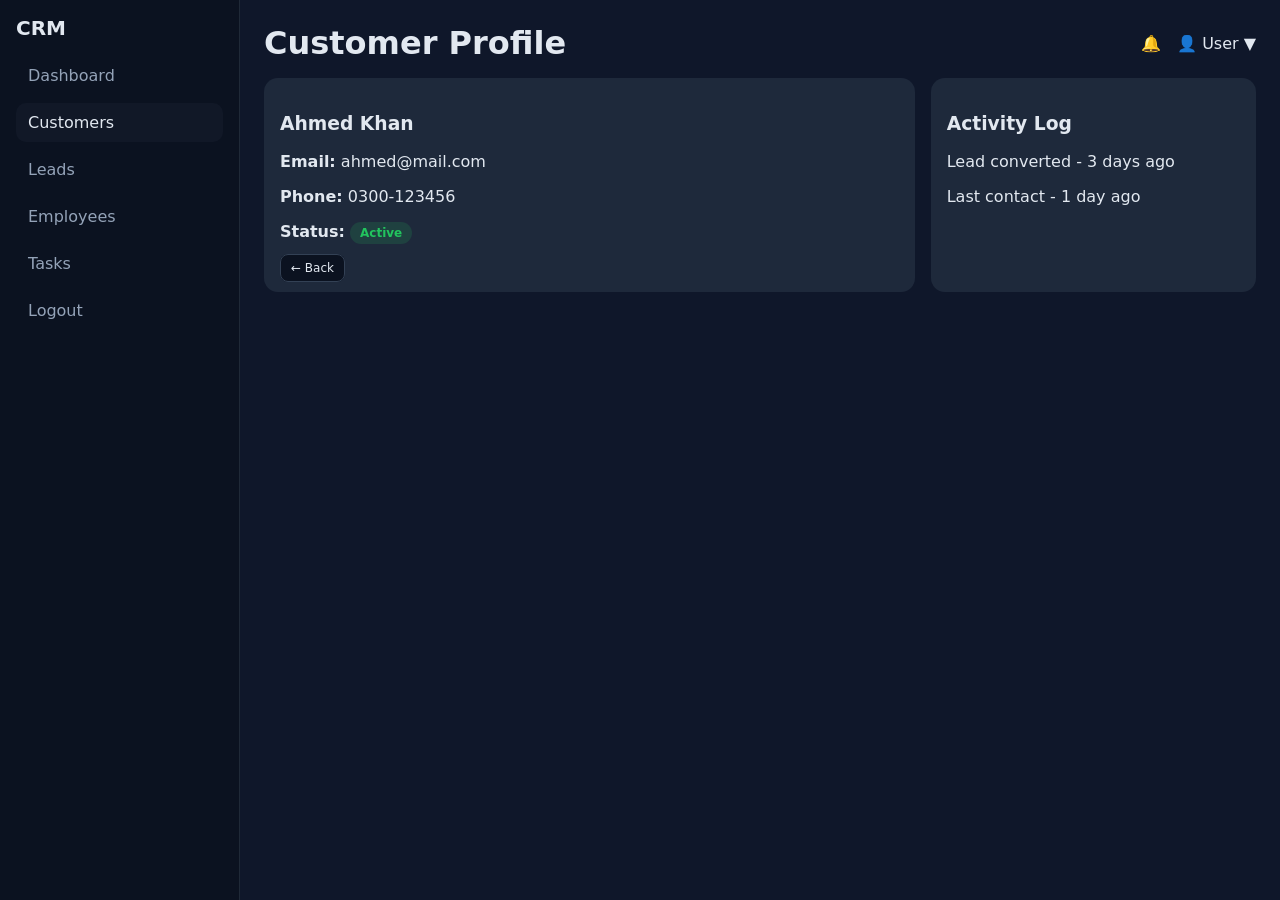
==== customer-profile.html @ e4bc8bde "Create customer-profile.html" ====
<!DOCTYPE html>
<html lang="en"><head><meta charset="UTF-8"><meta name="viewport" content="width=device-width, initial-scale=1.0"><title>Customer Profile</title><link rel="stylesheet" href="style.css"></head>
<body><div class="layout">
<aside class="sidebar"><div class="brand">CRM</div><nav class="nav"><a href="dashboard.html">Dashboard</a><a href="customers.html" class="active">Customers</a><a href="leads.html">Leads</a><a href="#">Employees</a><a href="#">Tasks</a><a href="index.html">Logout</a></nav></aside>
<main class="content">
<header class="topbar"><h1>Customer Profile</h1><div class="right"><span>🔔</span><div class="profile">👤 User ▼</div></div></header>
<div class="profile-grid">
<div class="profile-card"><h3>Ahmed Khan</h3><p><b>Email:</b> ahmed@mail.com</p><p><b>Phone:</b> 0300-123456</p><p><b>Status:</b> <span class="badge active">Active</span></p><a href="customers.html" class="btn-sm">← Back</a></div>
<div class="profile-card"><h3>Activity Log</h3><p>Lead converted - 3 days ago</p><p>Last contact - 1 day ago</p></div>
</div></main></div></body></html>
---- style.css ----
:root {
  --bg:#0f172a; --card:#1e293b; --muted:#94a3b8; --text:#e2e8f0;
  --accent:#2563eb; --accent-2:#1d4ed8; --ring:#38bdf8;
}

* { box-sizing: border-box; }
body { margin:0; font-family: Inter, system-ui, sans-serif; background:var(--bg); color:var(--text); }

/* Auth Pages */
.auth-wrap { min-height:100vh; display:grid; place-items:center; padding:24px; }
.auth-card { width:100%; max-width:420px; background:var(--card); border-radius:16px; padding:24px; box-shadow:0 10px 30px rgba(0,0,0,.25); }
.auth-card h1 { margin:0 0 8px; font-size:24px; }
.auth-card p { margin:0 0 16px; color:var(--muted); }
.field { margin-bottom:14px; }
.field label { display:block; font-size:14px; color:var(--muted); margin-bottom:6px; }
.field input, .field select { width:100%; padding:12px 14px; border-radius:10px; border:1px solid #334155; background:#0b1220; color:var(--text); outline:none; }
.field input:focus, .field select:focus { border-color:var(--ring); box-shadow:0 0 0 3px rgba(56,189,248,.15); }
.btn { width:100%; padding:12px 14px; border:none; border-radius:10px; background:linear-gradient(135deg,var(--accent),var(--accent-2)); color:white; font-weight:600; cursor:pointer; text-decoration:none; display:inline-block; text-align:center; }
.btn:hover { filter:brightness(1.05); }
.link { color:#93c5fd; text-decoration:none; font-size:14px; display:inline-block; margin-top:12px; }

/* Dashboard Layout */
.layout { display:flex; min-height:100vh; }
.sidebar { width:240px; background:#0b1220; padding:16px; border-right:1px solid #1f2937; }
.brand { font-weight:800; font-size:20px; margin-bottom:16px; }
.nav { display:flex; flex-direction:column; gap:8px; }
.nav a { color:var(--muted); text-decoration:none; padding:10px 12px; border-radius:10px; }
.nav a.active, .nav a:hover { background:#111827; color:var(--text); }
.content { flex:1; padding:24px; }
.topbar { display:flex; justify-content:space-between; align-items:center; margin-bottom:16px; }
.topbar h1 { margin:0; }
.topbar .right { display:flex; align-items:center; gap:16px; }
.grid { display:grid; grid-template-columns:repeat(4,1fr); gap:16px; }
.kpi { background:var(--card); padding:16px; border-radius:14px; }
.kpi h3 { margin:0; color:var(--muted); font-size:14px; }
.kpi p { margin:8px 0 0; font-size:28px; font-weight:700; }
.card { background:var(--card); padding:16px; border-radius:14px; margin-top:16px; }
.chart-placeholder { height:200px; border:1px dashed #334155; border-radius:10px; display:grid; place-items:center; color:var(--muted); }

/* Day 2 Components */
.toolbar { display:flex; justify-content:space-between; align-items:center; gap:12px; margin-bottom:16px; flex-wrap:wrap; }
.toolbar .left { display:flex; gap:8px; }
.toolbar input { padding:10px 12px; border-radius:10px; border:1px solid #334155; background:#0b1220; color:var(--text); }

.table-wrap { background:var(--card); border-radius:14px; padding:16px; overflow-x:auto; }
.table { width:100%; border-collapse:collapse; font-size:14px; }
.table th, .table td { text-align:left; padding:12px; border-bottom:1px solid #1f2937; }
.table th { color:var(--muted); font-weight:600; }

.badge { padding:4px 10px; border-radius:999px; font-size:12px; font-weight:600; }
.badge.active { background:rgba(34,197,94,.15); color:#22c55e; }
.badge.new { background:rgba(59,130,246,.15); color:#3b82f6; }
.badge.closed { background:rgba(148,163,184,.15); color:#94a3b8; }

.actions { display:flex; gap:8px; }
.btn-sm { padding:6px 10px; font-size:12px; border-radius:8px; border:1px solid #334155; background:#0b1220; color:var(--text); cursor:pointer; text-decoration:none; }
.btn-sm.primary { background:var(--accent); border-color:var(--accent); color:white; }

.pagination { display:flex; gap:8px; justify-content:flex-end; margin-top:12px; }

.profile-grid { display:grid; grid-template-columns: 2fr 1fr; gap:16px; }
.profile-card { background:var(--card); padding:16px; border-radius:14px; }

@media (max-width: 900px) { .grid { grid-template-columns:repeat(2,1fr); } .sidebar { display:none; } .profile-grid { grid-template-columns: 1fr; }
@media (max-width: 560px) { .grid { grid-template-columns:1fr; }
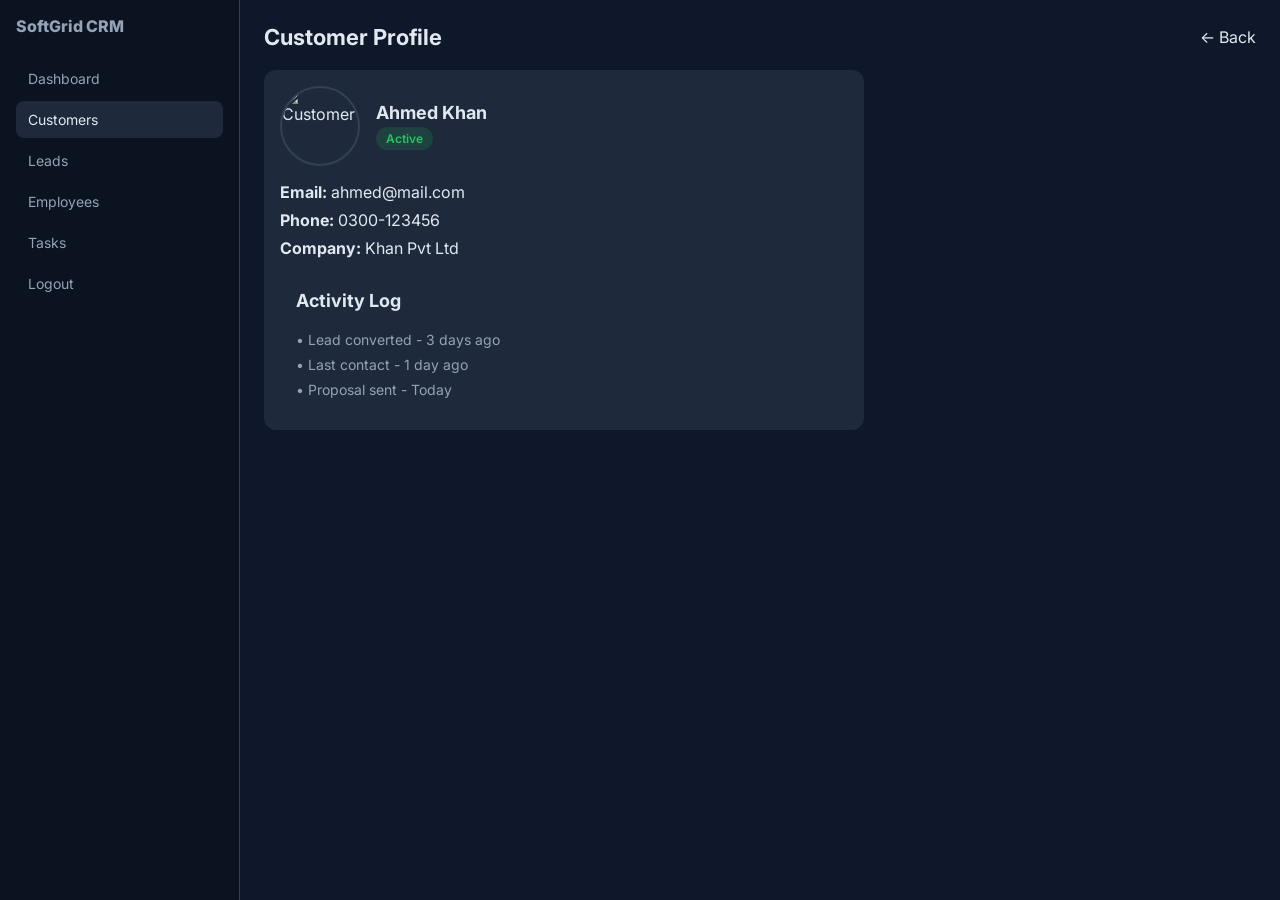
==== commit ca6d4314: "Update customer-profile.html" ====
--- a/customer-profile.html
+++ b/customer-profile.html
@@ -1,10 +1,59 @@
 <!DOCTYPE html>
-<html lang="en"><head><meta charset="UTF-8"><meta name="viewport" content="width=device-width, initial-scale=1.0"><title>Customer Profile</title><link rel="stylesheet" href="style.css"></head>
-<body><div class="layout">
-<aside class="sidebar"><div class="brand">CRM</div><nav class="nav"><a href="dashboard.html">Dashboard</a><a href="customers.html" class="active">Customers</a><a href="leads.html">Leads</a><a href="#">Employees</a><a href="#">Tasks</a><a href="index.html">Logout</a></nav></aside>
-<main class="content">
-<header class="topbar"><h1>Customer Profile</h1><div class="right"><span>🔔</span><div class="profile">👤 User ▼</div></div></header>
-<div class="profile-grid">
-<div class="profile-card"><h3>Ahmed Khan</h3><p><b>Email:</b> ahmed@mail.com</p><p><b>Phone:</b> 0300-123456</p><p><b>Status:</b> <span class="badge active">Active</span></p><a href="customers.html" class="btn-sm">← Back</a></div>
-<div class="profile-card"><h3>Activity Log</h3><p>Lead converted - 3 days ago</p><p>Last contact - 1 day ago</p></div>
-</div></main></div></body></html>
+<html lang="en">
+<head>
+  <meta charset="UTF-8">
+  <meta name="viewport" content="width=device-width, initial-scale=1.0">
+  <title>Customer Profile - SoftGrid CRM</title>
+  <link rel="stylesheet" href="style.css">
+  <link href="https://fonts.googleapis.com/css2?family=Inter:wght@400;500;600;700&display=swap" rel="stylesheet">
+</head>
+<body>
+  <div class="dashboard">
+    <aside class="sidebar">
+      <div class="logo">SoftGrid CRM</div>
+      <nav>
+        <a href="dashboard.html">Dashboard</a>
+        <a href="customers.html" class="active">Customers</a>
+        <a href="leads.html">Leads</a>
+        <a href="employees.html">Employees</a>
+        <a href="tasks.html">Tasks</a>
+        <a href="index.html">Logout</a>
+      </nav>
+    </aside>
+
+    <div class="main">
+      <header class="topbar">
+        <h2>Customer Profile</h2>
+        <a href="customers.html" class="btn-ghost">← Back</a>
+      </header>
+
+      <div class="content">
+        <div class="card" style="max-width:600px">
+          <div style="display:flex;align-items:center;gap:16px;margin-bottom:16px">
+            <img src="https://i.pravatar.cc/80?u=ahmed" alt="Customer" style="width:80px;height:80px;border-radius:50%;border:2px solid var(--border)">
+            <div>
+              <h3 style="margin:0 0 4px 0">Ahmed Khan</h3>
+              <span class="badge won">Active</span>
+            </div>
+          </div>
+          
+          <div style="display:grid;gap:8px;margin-bottom:16px">
+            <p style="margin:0"><b>Email:</b> ahmed@mail.com</p>
+            <p style="margin:0"><b>Phone:</b> 0300-123456</p>
+            <p style="margin:0"><b>Company:</b> Khan Pvt Ltd</p>
+          </div>
+
+          <div class="card" style="margin-top:0">
+            <h3>Activity Log</h3>
+            <div style="display:grid;gap:8px;color:var(--muted);font-size:14px">
+              <p style="margin:0">• Lead converted - 3 days ago</p>
+              <p style="margin:0">• Last contact - 1 day ago</p>
+              <p style="margin:0">• Proposal sent - Today</p>
+            </div>
+          </div>
+        </div>
+      </div>
+    </div>
+  </div>
+</body>
+</html>
--- a/style.css
+++ b/style.css
@@ -1,65 +1,54 @@
-:root {
-  --bg:#0f172a; --card:#1e293b; --muted:#94a3b8; --text:#e2e8f0;
-  --accent:#2563eb; --accent-2:#1d4ed8; --ring:#38bdf8;
+:root{
+  --bg:#0f172a; --sidebar:#0b1220; --card:#1e293b; --muted:#94a3b8; 
+  --text:#e2e8f0; --accent:#2563eb; --yellow:#facc15; --green:#22c55e; --blue:#3b82f6;
+  --border:#334155;
 }
+*{box-sizing:border-box;margin:0;padding:0}
+body{font-family:Inter,system-ui,sans-serif;background:var(--bg);color:var(--text)}
+a{text-decoration:none;color:inherit}
 
-* { box-sizing: border-box; }
-body { margin:0; font-family: Inter, system-ui, sans-serif; background:var(--bg); color:var(--text); }
+/* ========== LAYOUT RAMEEN WALA ========== */
+.dashboard{display:flex;min-height:100vh}
+.sidebar{width:240px;background:var(--sidebar);padding:16px;border-right:1px solid var(--border);display:flex;flex-direction:column;gap:16px}
+.logo{font-weight:800;font-size:16px;color:var(--muted);margin-bottom:8px}
+.sidebar nav{display:flex;flex-direction:column;gap:4px;flex:1}
+.sidebar nav a{color:var(--muted);padding:10px 12px;border-radius:8px;font-size:14px}
+.sidebar nav a.active,.sidebar nav a:hover{background:var(--card);color:var(--text)}
+.main{flex:1;padding:24px;overflow-y:auto}
+.topbar{display:flex;justify-content:space-between;align-items:center;margin-bottom:20px}
+.topbar h2{font-size:22px}
+.content{margin-top:16px}
 
-/* Auth Pages */
-.auth-wrap { min-height:100vh; display:grid; place-items:center; padding:24px; }
-.auth-card { width:100%; max-width:420px; background:var(--card); border-radius:16px; padding:24px; box-shadow:0 10px 30px rgba(0,0,0,.25); }
-.auth-card h1 { margin:0 0 8px; font-size:24px; }
-.auth-card p { margin:0 0 16px; color:var(--muted); }
-.field { margin-bottom:14px; }
-.field label { display:block; font-size:14px; color:var(--muted); margin-bottom:6px; }
-.field input, .field select { width:100%; padding:12px 14px; border-radius:10px; border:1px solid #334155; background:#0b1220; color:var(--text); outline:none; }
-.field input:focus, .field select:focus { border-color:var(--ring); box-shadow:0 0 0 3px rgba(56,189,248,.15); }
-.btn { width:100%; padding:12px 14px; border:none; border-radius:10px; background:linear-gradient(135deg,var(--accent),var(--accent-2)); color:white; font-weight:600; cursor:pointer; text-decoration:none; display:inline-block; text-align:center; }
-.btn:hover { filter:brightness(1.05); }
-.link { color:#93c5fd; text-decoration:none; font-size:14px; display:inline-block; margin-top:12px; }
+/* ========== COMPONENTS ========== */
+.grid{display:grid;grid-template-columns:repeat(4,1fr);gap:16px;margin-bottom:16px}
+.kpi,.card{background:var(--card);padding:16px;border-radius:12px}
+.kpi h3{color:var(--muted);font-size:13px;font-weight:500}
+.kpi p{margin-top:8px;font-size:28px;font-weight:700}
+.card h3{margin:0 0 20px;font-size:18px}
+.toolbar{display:flex;gap:12px;margin-bottom:16px}
+.toolbar input,.toolbar select{padding:12px 14px;border-radius:10px;border:1px solid var(--border);background:#0b1220;color:var(--text);font-size:14px}
+.table-wrap{overflow-x:auto}
+table{width:100%;border-collapse:collapse;font-size:14px}
+table th{text-align:left;padding:12px;color:var(--muted);font-weight:600;font-size:12px;background:var(--sidebar)}
+table td{text-align:left;padding:12px;border-top:1px solid var(--border)}
+.badge{padding:4px 10px;border-radius:999px;font-size:12px;font-weight:600;display:inline-block}
+.badge.new{background:rgba(59,130,246,.15);color:var(--blue)}
+.badge.contacted{background:rgba(250,204,21,.15);color:var(--yellow)}
+.badge.won{background:rgba(34,197,94,.15);color:var(--green)}
+.btn{padding:10px 16px;border:none;border-radius:8px;background:white;color:#0f172a;font-weight:600;cursor:pointer;font-size:14px;display:inline-block}
+.btn-primary{padding:10px 16px;border:none;border-radius:8px;background:var(--accent);color:white;font-weight:600;cursor:pointer;text-decoration:none;font-size:14px;display:inline-block}
+.btn-icon{padding:6px 12px;font-size:12px;border-radius:6px;border:1px solid var(--border);background:var(--card);color:var(--text);cursor:pointer}
+.field{margin-bottom:16px}
+.field label{display:block;margin-bottom:6px;font-size:14px;color:var(--muted)}
+.field input,.field select{width:100%; padding:12px 14px; border-radius:10px; border:1px solid var(--border); background:#0b1220; color:var(--text);}
+.pagination{display:flex;gap:8px;justify-content:flex-end;margin-top:16px}
+.pagination button{padding:6px 12px;font-size:12px;border-radius:6px;border:1px solid var(--border);background:var(--card);color:var(--text);cursor:pointer}
+.pagination button.active{background:var(--accent);border-color:var(--accent)}
 
-/* Dashboard Layout */
-.layout { display:flex; min-height:100vh; }
-.sidebar { width:240px; background:#0b1220; padding:16px; border-right:1px solid #1f2937; }
-.brand { font-weight:800; font-size:20px; margin-bottom:16px; }
-.nav { display:flex; flex-direction:column; gap:8px; }
-.nav a { color:var(--muted); text-decoration:none; padding:10px 12px; border-radius:10px; }
-.nav a.active, .nav a:hover { background:#111827; color:var(--text); }
-.content { flex:1; padding:24px; }
-.topbar { display:flex; justify-content:space-between; align-items:center; margin-bottom:16px; }
-.topbar h1 { margin:0; }
-.topbar .right { display:flex; align-items:center; gap:16px; }
-.grid { display:grid; grid-template-columns:repeat(4,1fr); gap:16px; }
-.kpi { background:var(--card); padding:16px; border-radius:14px; }
-.kpi h3 { margin:0; color:var(--muted); font-size:14px; }
-.kpi p { margin:8px 0 0; font-size:28px; font-weight:700; }
-.card { background:var(--card); padding:16px; border-radius:14px; margin-top:16px; }
-.chart-placeholder { height:200px; border:1px dashed #334155; border-radius:10px; display:grid; place-items:center; color:var(--muted); }
+/* ========== LOGIN ONLY ========== */
+.login-wrap{display:grid;place-items:center;min-height:100vh;padding:24px}
+.login-card{width:100%;max-width:380px;background:var(--card);padding:24px;border-radius:12px}
+.login-card h1{margin-bottom:16px;text-align:center}
 
-/* Day 2 Components */
-.toolbar { display:flex; justify-content:space-between; align-items:center; gap:12px; margin-bottom:16px; flex-wrap:wrap; }
-.toolbar .left { display:flex; gap:8px; }
-.toolbar input { padding:10px 12px; border-radius:10px; border:1px solid #334155; background:#0b1220; color:var(--text); }
-
-.table-wrap { background:var(--card); border-radius:14px; padding:16px; overflow-x:auto; }
-.table { width:100%; border-collapse:collapse; font-size:14px; }
-.table th, .table td { text-align:left; padding:12px; border-bottom:1px solid #1f2937; }
-.table th { color:var(--muted); font-weight:600; }
-
-.badge { padding:4px 10px; border-radius:999px; font-size:12px; font-weight:600; }
-.badge.active { background:rgba(34,197,94,.15); color:#22c55e; }
-.badge.new { background:rgba(59,130,246,.15); color:#3b82f6; }
-.badge.closed { background:rgba(148,163,184,.15); color:#94a3b8; }
-
-.actions { display:flex; gap:8px; }
-.btn-sm { padding:6px 10px; font-size:12px; border-radius:8px; border:1px solid #334155; background:#0b1220; color:var(--text); cursor:pointer; text-decoration:none; }
-.btn-sm.primary { background:var(--accent); border-color:var(--accent); color:white; }
-
-.pagination { display:flex; gap:8px; justify-content:flex-end; margin-top:12px; }
-
-.profile-grid { display:grid; grid-template-columns: 2fr 1fr; gap:16px; }
-.profile-card { background:var(--card); padding:16px; border-radius:14px; }
-
-@media (max-width: 900px) { .grid { grid-template-columns:repeat(2,1fr); } .sidebar { display:none; } .profile-grid { grid-template-columns: 1fr; }
-@media (max-width: 560px) { .grid { grid-template-columns:1fr; }
+@media(max-width:900px){.grid{grid-template-columns:repeat(2,1fr)}.sidebar{display:none}}
+@media(max-width:560px){.grid{grid-template-columns:1fr}.toolbar{flex-direction:column}}
